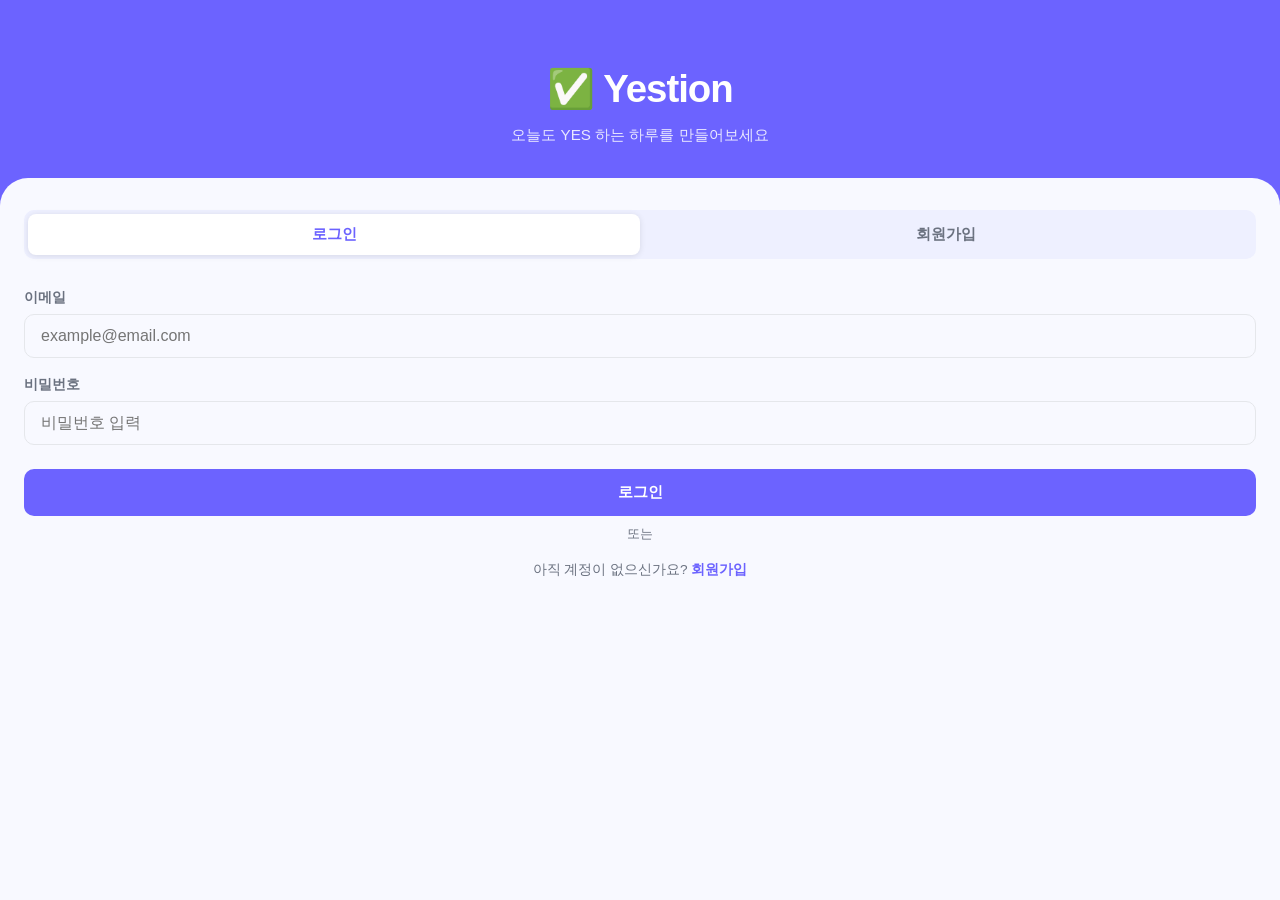
==== web/src/pages/mypage.html @ 094a8e07 "feat: ningx" ====
<!DOCTYPE html>
<html lang="ko">
<head>
  <meta charset="UTF-8">
  <meta name="viewport" content="width=device-width, initial-scale=1.0">
  <title>Yestion - 마이페이지</title>
  <link rel="stylesheet" href="../css/style.css">
  <link rel="stylesheet" href="../css/mypage.css">
</head>
<body>
  <div class="page-header"><h1>마이페이지</h1></div>

  <div class="my-wrap">
    <div class="profile-card">
      <div class="avatar" id="avatar">?</div>
      <div class="profile-info">
        <div class="profile-name" id="profile-name">-</div>
        <div class="profile-email" id="profile-email">-</div>
      </div>
      <button class="logout-btn" onclick="logout()">로그아웃</button>
    </div>

    <div class="section-title">나의 기록</div>
    <div class="stats-row">
      <div class="stat-card">
        <div class="stat-value" id="stat-total">0</div>
        <div class="stat-label">누적 완료 ✅</div>
      </div>
      <div class="stat-card">
        <div class="stat-value" id="stat-streak">0</div>
        <div class="stat-label">연속 실천 🔥</div>
      </div>
      <div class="stat-card">
        <div class="stat-value" id="stat-week">0%</div>
        <div class="stat-label">이번 주 달성률</div>
      </div>
      <div class="stat-card">
        <div class="stat-value" id="stat-month">0%</div>
        <div class="stat-label">이번 달 달성률</div>
      </div>
    </div>

    <div class="section-title">최근 7일 달성률</div>
    <div class="card">
      <div class="bar-chart" id="bar-chart"></div>
    </div>

    <div class="section-title">배지 컬렉션</div>
    <div class="badge-grid" id="badge-grid"></div>
  </div>

  <div class="toast" id="toast"></div>

  <nav class="bottom-nav">
    <a href="index.html" class="nav-item">
      <svg xmlns="http://www.w3.org/2000/svg" fill="none" viewBox="0 0 24 24" stroke="currentColor"><path stroke-linecap="round" stroke-linejoin="round" stroke-width="2" d="M3 12l2-2m0 0l7-7 7 7M5 10v10a1 1 0 001 1h3m10-11l2 2m-2-2v10a1 1 0 01-1 1h-3m-6 0a1 1 0 001-1v-4a1 1 0 011-1h2a1 1 0 011 1v4a1 1 0 001 1m-6 0h6"/></svg>홈
    </a>
    <a href="calendar.html" class="nav-item">
      <svg xmlns="http://www.w3.org/2000/svg" fill="none" viewBox="0 0 24 24" stroke="currentColor"><path stroke-linecap="round" stroke-linejoin="round" stroke-width="2" d="M8 7V3m8 4V3m-9 8h10M5 21h14a2 2 0 002-2V7a2 2 0 00-2-2H5a2 2 0 00-2 2v12a2 2 0 002 2z"/></svg>달력
    </a>
    <a href="category.html" class="nav-item">
      <svg xmlns="http://www.w3.org/2000/svg" fill="none" viewBox="0 0 24 24" stroke="currentColor"><path stroke-linecap="round" stroke-linejoin="round" stroke-width="2" d="M7 7h.01M7 3h5c.512 0 1.024.195 1.414.586l7 7a2 2 0 010 2.828l-7 7a2 2 0 01-2.828 0l-7-7A1.994 1.994 0 013 12V7a4 4 0 014-4z"/></svg>카테고리
    </a>
    <a href="mypage.html" class="nav-item active">
      <svg xmlns="http://www.w3.org/2000/svg" fill="none" viewBox="0 0 24 24" stroke="currentColor"><path stroke-linecap="round" stroke-linejoin="round" stroke-width="2" d="M16 7a4 4 0 11-8 0 4 4 0 018 0zM12 14a7 7 0 00-7 7h14a7 7 0 00-7-7z"/></svg>마이페이지
    </a>
  </nav>

  <script src="../js/app.js"></script>
  <script src="../js/mypage.js"></script>
</body>
</html>
---- web/src/css/style.css ----
/* ===== Reset & Base ===== */
*, *::before, *::after { box-sizing: border-box; margin: 0; padding: 0; }

:root {
  --primary: #6C63FF;
  --primary-light: #EEF0FF;
  --primary-dark: #4B44CC;
  --success: #4CAF50;
  --danger: #F44336;
  --warning: #FF9800;
  --text: #1A1A2E;
  --text-sub: #6B7280;
  --bg: #F8F9FF;
  --card: #FFFFFF;
  --border: #E5E7EB;
  --nav-h: 64px;
  --radius: 14px;
  --shadow: 0 2px 12px rgba(108,99,255,0.10);
}

html, body {
  height: 100%;
  font-family: 'Pretendard', 'Noto Sans KR', sans-serif;
  background: var(--bg);
  color: var(--text);
  font-size: 16px;
  line-height: 1.5;
}

body { padding-bottom: var(--nav-h); }
body.no-nav { padding-bottom: 0; }

a { text-decoration: none; color: inherit; }
button { cursor: pointer; border: none; background: none; font-family: inherit; }
input, select, textarea { font-family: inherit; font-size: 1rem; }

/* ===== Bottom Navigation ===== */
.bottom-nav {
  position: fixed;
  bottom: 0; left: 0; right: 0;
  height: var(--nav-h);
  background: var(--card);
  border-top: 1px solid var(--border);
  display: flex;
  z-index: 100;
  box-shadow: 0 -2px 12px rgba(0,0,0,0.06);
}

.nav-item {
  flex: 1;
  display: flex;
  flex-direction: column;
  align-items: center;
  justify-content: center;
  gap: 4px;
  color: var(--text-sub);
  font-size: 0.72rem;
  font-weight: 500;
  transition: color 0.2s;
}

.nav-item.active, .nav-item:hover { color: var(--primary); }
.nav-item svg { width: 24px; height: 24px; }

/* ===== Page Header ===== */
.page-header {
  padding: 20px 20px 0;
  display: flex;
  align-items: center;
  gap: 12px;
}
.page-header h1 { font-size: 1.3rem; font-weight: 700; }
.page-header .back-btn {
  width: 36px; height: 36px;
  border-radius: 50%;
  background: var(--primary-light);
  color: var(--primary);
  display: flex; align-items: center; justify-content: center;
  flex-shrink: 0;
}

/* ===== Card ===== */
.card {
  background: var(--card);
  border-radius: var(--radius);
  box-shadow: var(--shadow);
  padding: 20px;
}

/* ===== Form Elements ===== */
.form-group { display: flex; flex-direction: column; gap: 6px; margin-bottom: 16px; }
.form-group label { font-size: 0.875rem; font-weight: 600; color: var(--text-sub); }

.input-field {
  width: 100%;
  padding: 12px 16px;
  border: 1.5px solid var(--border);
  border-radius: 10px;
  background: var(--bg);
  font-size: 1rem;
  color: var(--text);
  outline: none;
  transition: border-color 0.2s;
}
.input-field:focus { border-color: var(--primary); background: #fff; }

textarea.input-field { resize: vertical; min-height: 100px; }

/* ===== Buttons ===== */
.btn {
  display: inline-flex; align-items: center; justify-content: center; gap: 8px;
  padding: 13px 20px;
  border-radius: 10px;
  font-size: 0.95rem;
  font-weight: 600;
  transition: all 0.2s;
}
.btn-primary { background: var(--primary); color: #fff; }
.btn-primary:hover { background: var(--primary-dark); }
.btn-secondary { background: var(--primary-light); color: var(--primary); }
.btn-secondary:hover { background: #DDE0FF; }
.btn-danger { background: #FEE2E2; color: var(--danger); }
.btn-danger:hover { background: #FECACA; }
.btn-full { width: 100%; }

/* ===== Floating Action Button ===== */
.fab {
  position: fixed;
  bottom: calc(var(--nav-h) + 20px);
  right: 20px;
  width: 56px; height: 56px;
  border-radius: 50%;
  background: var(--primary);
  color: #fff;
  font-size: 1.8rem;
  display: flex; align-items: center; justify-content: center;
  box-shadow: 0 4px 18px rgba(108,99,255,0.40);
  z-index: 90;
  transition: transform 0.2s, box-shadow 0.2s;
}
.fab:hover { transform: scale(1.08); box-shadow: 0 6px 24px rgba(108,99,255,0.50); }

/* ===== Progress Bar ===== */
.progress-wrap { background: var(--primary-light); border-radius: 99px; height: 12px; overflow: hidden; }
.progress-bar {
  height: 100%; border-radius: 99px;
  background: linear-gradient(90deg, var(--primary), #A78BFA);
  transition: width 0.4s ease;
}

/* ===== Todo Item ===== */
.todo-item {
  display: flex; align-items: center; gap: 14px;
  padding: 14px 0;
  border-bottom: 1px solid var(--border);
}
.todo-item:last-child { border-bottom: none; }

.todo-check {
  width: 22px; height: 22px; flex-shrink: 0;
  border: 2px solid var(--border);
  border-radius: 6px;
  display: flex; align-items: center; justify-content: center;
  cursor: pointer;
  transition: all 0.2s;
}
.todo-check.checked {
  background: var(--primary);
  border-color: var(--primary);
}
.todo-check.checked::after {
  content: '';
  width: 6px; height: 10px;
  border-right: 2px solid #fff;
  border-bottom: 2px solid #fff;
  transform: rotate(45deg) translate(-1px, -1px);
  display: block;
}

.todo-content { flex: 1; min-width: 0; }
.todo-title { font-size: 0.95rem; font-weight: 500; white-space: nowrap; overflow: hidden; text-overflow: ellipsis; }
.todo-title.done { text-decoration: line-through; color: var(--text-sub); }

.category-tag {
  display: inline-block;
  font-size: 0.72rem;
  font-weight: 600;
  padding: 2px 8px;
  border-radius: 99px;
  margin-top: 3px;
  color: #fff;
}

/* ===== Scrollable main area ===== */
.main-scroll {
  padding: 0 16px 20px;
  max-width: 480px;
  margin: 0 auto;
}

/* ===== Toast ===== */
.toast {
  position: fixed;
  bottom: calc(var(--nav-h) + 12px);
  left: 50%; transform: translateX(-50%);
  background: var(--text);
  color: #fff;
  padding: 10px 20px;
  border-radius: 99px;
  font-size: 0.875rem;
  font-weight: 500;
  opacity: 0;
  pointer-events: none;
  transition: opacity 0.3s;
  white-space: nowrap;
  z-index: 200;
}
.toast.show { opacity: 1; }

/* ===== Section title ===== */
.section-title {
  font-size: 0.8rem;
  font-weight: 700;
  text-transform: uppercase;
  letter-spacing: 0.06em;
  color: var(--text-sub);
  margin: 20px 0 10px;
}

/* ===== Chip ===== */
.chip {
  display: inline-flex; align-items: center; gap: 4px;
  padding: 4px 12px;
  border-radius: 99px;
  font-size: 0.8rem;
  font-weight: 600;
  background: var(--primary-light);
  color: var(--primary);
}

/* ===== Empty state ===== */
.empty-state {
  text-align: center;
  padding: 48px 20px;
  color: var(--text-sub);
}
.empty-state svg { margin-bottom: 12px; opacity: 0.4; }
.empty-state p { font-size: 0.95rem; }
---- web/src/css/mypage.css ----
.my-wrap { max-width: 480px; margin: 0 auto; padding: 0 16px 32px; }

.profile-card {
  background: linear-gradient(135deg, var(--primary), #A78BFA);
  border-radius: var(--radius);
  padding: 24px 20px;
  color: #fff;
  display: flex; align-items: center; gap: 16px;
  margin-top: 20px;
}
.avatar {
  width: 56px; height: 56px; border-radius: 50%;
  background: rgba(255,255,255,0.25);
  display: flex; align-items: center; justify-content: center;
  font-size: 1.6rem; font-weight: 700;
  flex-shrink: 0;
}
.profile-info { flex: 1; }
.profile-name  { font-size: 1.15rem; font-weight: 700; }
.profile-email { font-size: 0.82rem; opacity: 0.82; margin-top: 2px; }
.logout-btn {
  background: rgba(255,255,255,0.22);
  color: #fff;
  border-radius: 8px;
  padding: 8px 14px;
  font-size: 0.82rem;
  font-weight: 600;
}

.stats-row { display: grid; grid-template-columns: 1fr 1fr; gap: 12px; }
.stat-card {
  background: var(--card);
  border-radius: var(--radius);
  box-shadow: var(--shadow);
  padding: 18px 16px;
  text-align: center;
}
.stat-value { font-size: 1.8rem; font-weight: 800; color: var(--primary); }
.stat-label { font-size: 0.78rem; color: var(--text-sub); margin-top: 4px; }

.bar-chart {
  display: flex; align-items: flex-end; gap: 8px;
  height: 120px; padding: 0 4px;
}
.bar-col { flex: 1; display: flex; flex-direction: column; align-items: center; gap: 4px; }
.bar-fill {
  width: 100%; border-radius: 6px 6px 0 0;
  background: linear-gradient(180deg, var(--primary), #A78BFA);
  transition: height 0.5s ease;
  min-height: 4px;
}
.bar-label { font-size: 0.72rem; color: var(--text-sub); white-space: nowrap; }
.bar-pct   { font-size: 0.72rem; font-weight: 700; color: var(--primary); }

.badge-grid { display: grid; grid-template-columns: repeat(3, 1fr); gap: 10px; }
.badge {
  background: var(--card);
  border-radius: var(--radius);
  box-shadow: var(--shadow);
  padding: 16px 10px;
  text-align: center;
}
.badge.locked { opacity: 0.35; filter: grayscale(1); }
.badge-icon { font-size: 1.8rem; display: block; }
.badge-name { font-size: 0.75rem; font-weight: 600; margin-top: 6px; color: var(--text); }
.badge-cond { font-size: 0.68rem; color: var(--text-sub); margin-top: 2px; }
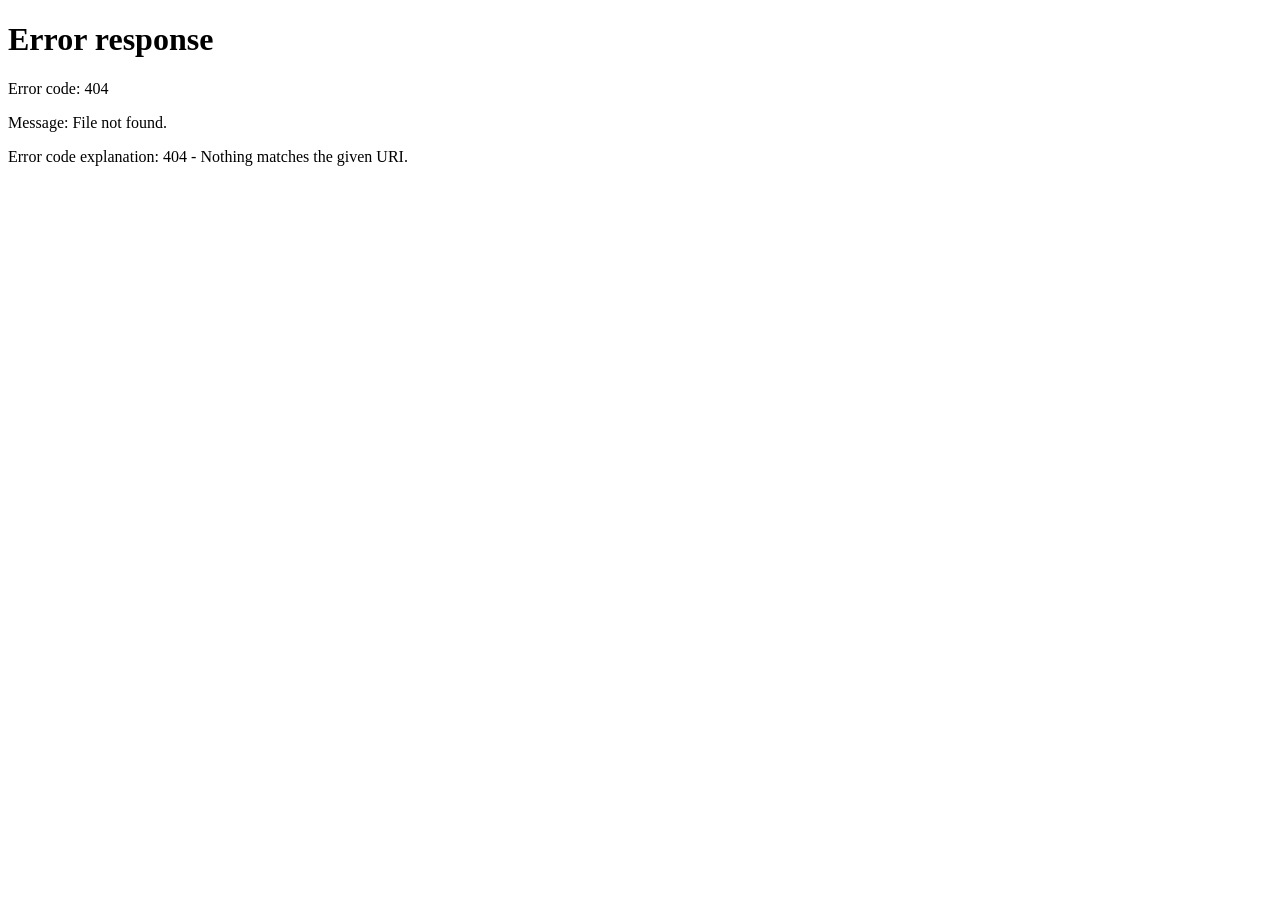
==== commit 1c9b2106: "feat: runner" ====
--- a/web/src/pages/mypage.html
+++ b/web/src/pages/mypage.html
@@ -40,6 +40,13 @@
       </div>
     </div>
 
+    <div class="section-title">다른 서비스</div>
+    <div class="stats-row">
+      <div class="stat-card2">
+        <div class="stat-value" id="stat-total"><img class="logo" src="https://bssm.imjemin.co.kr/assets/bssmlogo-1-k5uZVn.png" alt="급식알리미" width="40"></div>
+        <div class="stat-label">💜 급식알리미 💜</div>
+      </div>
+    </div>
     <div class="section-title">최근 7일 달성률</div>
     <div class="card">
       <div class="bar-chart" id="bar-chart"></div>
--- a/web/src/css/style.css
+++ b/web/src/css/style.css
@@ -141,7 +141,7 @@
 .fab:hover { transform: scale(1.08); box-shadow: 0 6px 24px rgba(108,99,255,0.50); }
 
 /* ===== Progress Bar ===== */
-.progress-wrap { background: var(--primary-light); border-radius: 99px; height: 12px; overflow: hidden; }
+.progress-wrap { background: var(--primary-light); border-radius: 99px; height: 12px; overflow: hidden; border: 1px solid black}
 .progress-bar {
   height: 100%; border-radius: 99px;
   background: linear-gradient(90deg, var(--primary), #A78BFA);
--- a/web/src/css/mypage.css
+++ b/web/src/css/mypage.css
@@ -35,6 +35,14 @@
   padding: 18px 16px;
   text-align: center;
 }
+.stat-card2 {
+  background: var(--card);
+  border-radius: var(--radius);
+  box-shadow: var(--shadow);
+  padding: 18px 16px;
+  text-align: center;
+  width: 206%;
+}
 .stat-value { font-size: 1.8rem; font-weight: 800; color: var(--primary); }
 .stat-label { font-size: 0.78rem; color: var(--text-sub); margin-top: 4px; }
 
@@ -64,3 +72,11 @@
 .badge-icon { font-size: 1.8rem; display: block; }
 .badge-name { font-size: 0.75rem; font-weight: 600; margin-top: 6px; color: var(--text); }
 .badge-cond { font-size: 0.68rem; color: var(--text-sub); margin-top: 2px; }
+
+.logo:hover {
+  transform: scale(1.08);
+  box-shadow: 0 3px 12px rgba(108,99,255,0.50);
+  transition: transform 0.2s, box-shadow 0.2s;
+  border-radius: 50%;
+  cursor: pointer;
+}
